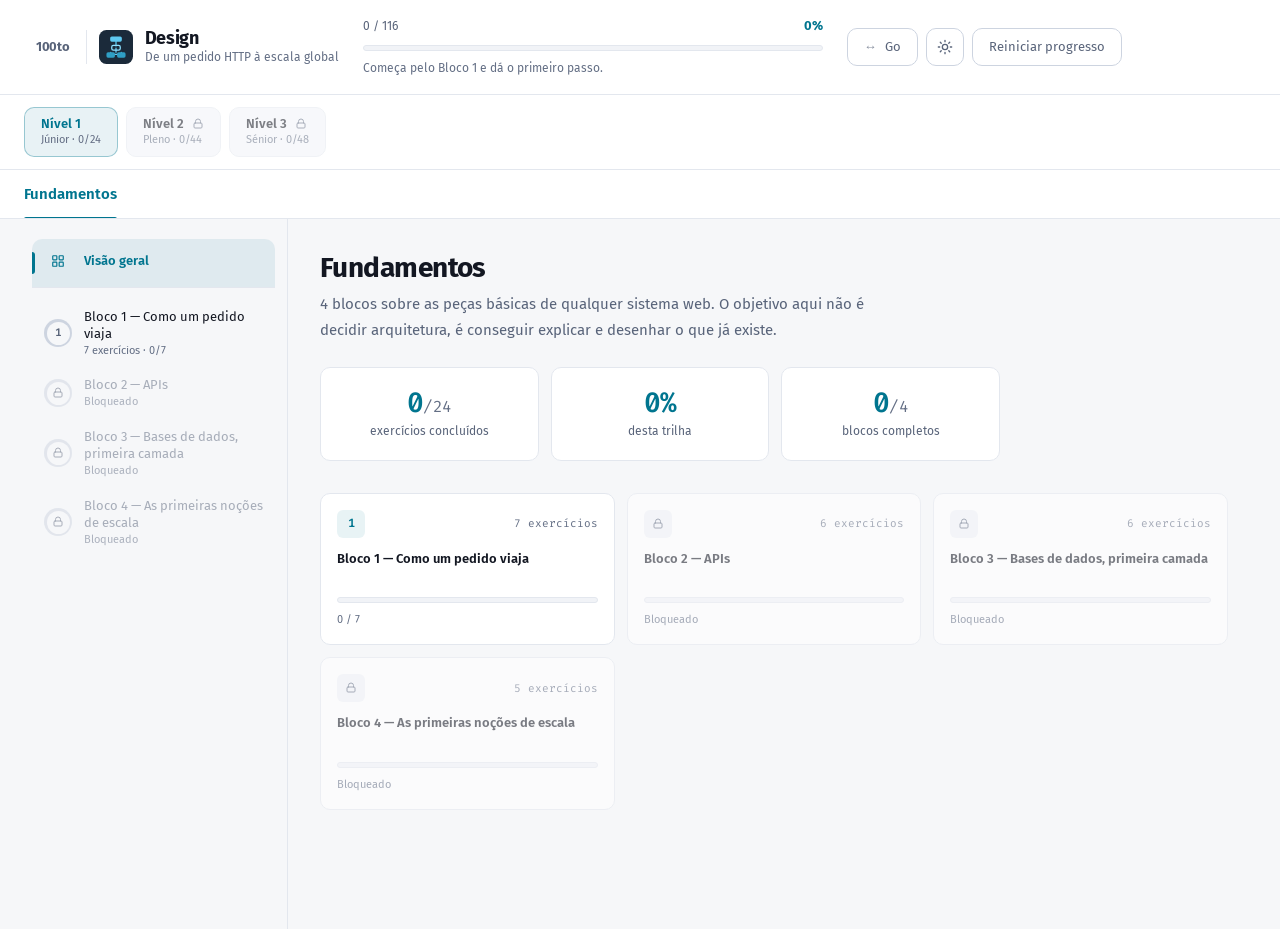
==== design/index.html @ 85632505 "Renomeia System Design para Design A trilha passa a chamar-se 100toDesign, e o caminho passa de /sys" ====
<!DOCTYPE html>
<html lang="pt">
<head>
<meta charset="UTF-8">
<meta name="viewport" content="width=device-width, initial-scale=1.0">
<title>100toDesign — desenho de sistemas</title>
<meta name="description" content="116 exercícios de desenho de sistemas em 3 níveis, de um pedido HTTP à escala global.">
<link rel="icon" type="image/svg+xml" href="../icon-design.svg">
<link rel="preconnect" href="https://fonts.googleapis.com">
<link rel="preconnect" href="https://fonts.gstatic.com" crossorigin>
<link rel="stylesheet" href="https://fonts.googleapis.com/css2?family=Fira+Code:wght@400;500;600&family=Fira+Sans:wght@400;500;600;700&display=swap">
<link rel="stylesheet" href="../style.css">
<script>
  (function () {
    var saved = localStorage.getItem("100to:theme");
    if (saved === "light" || saved === "dark") {
      document.documentElement.setAttribute("data-theme", saved);
    }
  })();
</script>
</head>
<body>
<header class="app-header">
  <div class="brand">
    <a class="brand-home" href="../" title="Voltar ao 100to">100to</a>
    <img class="brand-logo" id="app-logo" src="../icon-design.svg" alt="Design">
    <div>
      <h1 id="app-nome">Design</h1>
      <p class="tagline" id="app-tagline"></p>
    </div>
  </div>
  <div class="overall-progress">
    <div class="overall-progress-text">
      <span id="overall-count">0 / 0</span>
      <span class="overall-progress-pct" id="overall-pct">0%</span>
    </div>
    <div class="progress-bar">
      <div class="progress-fill" id="overall-fill"></div>
    </div>
    <p class="overall-motivation" id="overall-motivation"></p>
  </div>
  <div class="header-actions">
    <a class="link-outro" id="link-outro" href="../go/">Go</a>
    <button id="theme-toggle" class="icon-btn" title="Alternar tema"></button>
    <button id="reset-btn" class="reset-btn" title="Reiniciar todo o progresso">Reiniciar progresso</button>
  </div>
</header>

<nav class="nivel-tabs" id="nivel-tabs"></nav>
<div class="nivel-nota" id="nivel-nota" hidden></div>
<nav class="trilha-tabs" id="trilha-tabs"></nav>

<main class="layout">
  <aside class="sidebar" id="sidebar"></aside>
  <section class="content" id="content"></section>
</main>

<script src="data.js"></script>
<script src="../app.js"></script>
</body>
</html>
---- style.css ----
/* =========================================================================
   100to — sistema visual partilhado pelas duas trilhas
   Flat design, tipografia Fira Sans + Fira Code, cor de marca do Go.
   ========================================================================= */

:root {
  /* Escala tipográfica */
  --fs-2xs: 0.6875rem;
  --fs-xs: 0.75rem;
  --fs-sm: 0.8125rem;
  --fs-base: 0.9375rem;
  --fs-md: 1rem;
  --fs-lg: 1.125rem;
  --fs-xl: 1.375rem;
  --fs-2xl: 1.75rem;

  /* Escala de espaçamento, base 4 */
  --s1: 0.25rem;
  --s2: 0.5rem;
  --s3: 0.75rem;
  --s4: 1rem;
  --s5: 1.25rem;
  --s6: 1.5rem;
  --s8: 2rem;
  --s10: 2.5rem;
  --s12: 3rem;

  --r-sm: 6px;
  --r: 10px;
  --r-lg: 14px;
  --r-full: 999px;

  --sans: "Fira Sans", -apple-system, BlinkMacSystemFont, "Segoe UI", Roboto, sans-serif;
  --mono: "Fira Code", ui-monospace, SFMono-Regular, Menlo, Consolas, monospace;

  --dur: 180ms;
  --ease: cubic-bezier(0.4, 0, 0.2, 1);

  /* Tema escuro, por omissão */
  --bg: #0b0e14;
  --surface: #121620;
  --surface-2: #171c28;
  --surface-hover: #1c2230;
  --border: #232a38;
  --border-strong: #313b4e;
  --text: #e6eaf2;
  --text-dim: #8b94a8;
  --text-mute: #7c8698;
  --brand: #29b8e5;
  --brand-soft: rgba(41, 184, 229, 0.14);
  --brand-line: rgba(41, 184, 229, 0.42);
  --done: #3dd68c;
  --done-soft: rgba(61, 214, 140, 0.13);
  --aviso: #e8b061;
  --aviso-soft: rgba(232, 176, 97, 0.1);
  --aviso-borda: rgba(232, 176, 97, 0.32);
  --danger: #f2777a;
  --shadow: 0 1px 2px rgba(0, 0, 0, 0.4), 0 8px 24px -12px rgba(0, 0, 0, 0.6);
  --code-bg: rgba(41, 184, 229, 0.09);
  --code-fg: #7fd4f0;
}

@media (prefers-color-scheme: light) {
  :root {
    --bg: #f6f7f9;
    --surface: #ffffff;
    --surface-2: #f1f3f7;
    --surface-hover: #eef1f6;
    --border: #e3e7ee;
    --border-strong: #cdd4e0;
    --text: #131722;
    --text-dim: #59647a;
    --text-mute: #646f85;
    --brand: #00758f;
    --brand-soft: rgba(0, 117, 143, 0.09);
    --brand-line: rgba(0, 117, 143, 0.35);
    --done: #0d7a54;
    --done-soft: rgba(15, 138, 95, 0.1);
    --aviso: #96601a;
    --aviso-soft: rgba(150, 96, 26, 0.08);
    --aviso-borda: rgba(150, 96, 26, 0.28);
    --danger: #c0392f;
    --shadow: 0 1px 2px rgba(20, 30, 50, 0.06), 0 8px 24px -14px rgba(20, 30, 50, 0.22);
    --code-bg: rgba(0, 117, 143, 0.08);
    --code-fg: #005f74;
  }
}

:root[data-theme="dark"] {
  --bg: #0b0e14;
  --surface: #121620;
  --surface-2: #171c28;
  --surface-hover: #1c2230;
  --border: #232a38;
  --border-strong: #313b4e;
  --text: #e6eaf2;
  --text-dim: #8b94a8;
  --text-mute: #7c8698;
  --brand: #29b8e5;
  --brand-soft: rgba(41, 184, 229, 0.14);
  --brand-line: rgba(41, 184, 229, 0.42);
  --done: #3dd68c;
  --done-soft: rgba(61, 214, 140, 0.13);
  --aviso: #e8b061;
  --aviso-soft: rgba(232, 176, 97, 0.1);
  --aviso-borda: rgba(232, 176, 97, 0.32);
  --danger: #f2777a;
  --shadow: 0 1px 2px rgba(0, 0, 0, 0.4), 0 8px 24px -12px rgba(0, 0, 0, 0.6);
  --code-bg: rgba(41, 184, 229, 0.09);
  --code-fg: #7fd4f0;
}

:root[data-theme="light"] {
  --bg: #f6f7f9;
  --surface: #ffffff;
  --surface-2: #f1f3f7;
  --surface-hover: #eef1f6;
  --border: #e3e7ee;
  --border-strong: #cdd4e0;
  --text: #131722;
  --text-dim: #59647a;
  --text-mute: #646f85;
  --brand: #00758f;
  --brand-soft: rgba(0, 117, 143, 0.09);
  --brand-line: rgba(0, 117, 143, 0.35);
  --done: #0d7a54;
  --done-soft: rgba(15, 138, 95, 0.1);
  --aviso: #96601a;
  --aviso-soft: rgba(150, 96, 26, 0.08);
  --aviso-borda: rgba(150, 96, 26, 0.28);
  --danger: #c0392f;
  --shadow: 0 1px 2px rgba(20, 30, 50, 0.06), 0 8px 24px -14px rgba(20, 30, 50, 0.22);
  --code-bg: rgba(0, 117, 143, 0.08);
  --code-fg: #005f74;
}

* { box-sizing: border-box; }

html { -webkit-text-size-adjust: 100%; }

body {
  margin: 0;
  font-family: var(--sans);
  font-size: var(--fs-base);
  line-height: 1.6;
  background: var(--bg);
  color: var(--text);
  -webkit-font-smoothing: antialiased;
  font-feature-settings: "tnum" 0;
}

button { font-family: inherit; }

:focus-visible {
  outline: 2px solid var(--brand);
  outline-offset: 2px;
  border-radius: var(--r-sm);
}

::selection { background: var(--brand-soft); color: var(--text); }

/* Código inline: o principal ganho de legibilidade dos enunciados */
code {
  font-family: var(--mono);
  font-size: 0.9em;
  font-variant-ligatures: none;
  background: var(--code-bg);
  color: var(--code-fg);
  padding: 0.08em 0.28em;
  margin: 0 -0.04em;
  border-radius: 4px;
  word-break: break-word;
}

/* ============================ Cabeçalho ============================ */

.app-header {
  display: flex;
  align-items: center;
  gap: var(--s6);
  padding: var(--s4) var(--s6);
  background: var(--surface);
  border-bottom: 1px solid var(--border);
  flex-wrap: wrap;
}

.brand { display: flex; align-items: center; gap: var(--s3); }

/* Volta à porta de entrada, e atalho para a outra trilha */
.brand-home {
  display: inline-flex;
  align-items: center;
  height: 34px;
  padding: 0 var(--s3);
  border-right: 1px solid var(--border);
  padding-right: var(--s4);
  font-size: var(--fs-sm);
  font-weight: 700;
  letter-spacing: -0.02em;
  color: var(--text-dim);
  text-decoration: none;
  transition: color var(--dur) var(--ease);
}
.brand-home:hover { color: var(--brand); }

.link-outro {
  display: inline-flex;
  align-items: center;
  height: 38px;
  padding: 0 var(--s4);
  border: 1px solid var(--border-strong);
  border-radius: var(--r);
  font-size: var(--fs-sm);
  color: var(--text-dim);
  text-decoration: none;
  white-space: nowrap;
  transition: border-color var(--dur) var(--ease), color var(--dur) var(--ease), background var(--dur) var(--ease);
}
.link-outro::before { content: "↔"; margin-right: var(--s2); opacity: 0.7; }
.link-outro:hover { border-color: var(--brand); color: var(--brand); background: var(--brand-soft); }
.brand-logo { width: 34px; height: 34px; object-fit: contain; }
.brand h1 {
  margin: 0;
  font-size: var(--fs-lg);
  font-weight: 700;
  letter-spacing: -0.02em;
  line-height: 1.2;
}
.brand h1 .brand-accent { color: var(--brand); }
.tagline {
  margin: 1px 0 0;
  font-size: var(--fs-xs);
  color: var(--text-mute);
  line-height: 1.3;
}


.overall-progress { flex: 1; min-width: 260px; max-width: 460px; }
.overall-progress-text {
  display: flex;
  justify-content: space-between;
  align-items: baseline;
  font-size: var(--fs-xs);
  color: var(--text-dim);
  margin-bottom: var(--s2);
  font-variant-numeric: tabular-nums;
}
.overall-progress-pct {
  font-weight: 700;
  font-size: var(--fs-sm);
  color: var(--brand);
}
.overall-motivation {
  margin: var(--s2) 0 0;
  font-size: var(--fs-xs);
  color: var(--text-mute);
}

.progress-bar {
  height: 6px;
  border-radius: var(--r-full);
  background: var(--surface-2);
  overflow: hidden;
  border: 1px solid var(--border);
}
.progress-fill {
  height: 100%;
  width: 0%;
  border-radius: var(--r-full);
  background: linear-gradient(90deg, var(--brand), var(--done));
  transition: width 420ms var(--ease);
}

.header-actions { display: flex; align-items: center; gap: var(--s2); }

.reset-btn {
  background: transparent;
  border: 1px solid var(--border-strong);
  color: var(--text-dim);
  padding: 0 var(--s4);
  height: 38px;
  border-radius: var(--r);
  cursor: pointer;
  font-size: var(--fs-sm);
  white-space: nowrap;
  transition: border-color var(--dur) var(--ease), color var(--dur) var(--ease), background var(--dur) var(--ease);
}
.reset-btn:hover { border-color: var(--danger); color: var(--danger); }

.icon-btn {
  display: flex;
  align-items: center;
  justify-content: center;
  width: 38px;
  height: 38px;
  flex-shrink: 0;
  background: transparent;
  border: 1px solid var(--border-strong);
  color: var(--text-dim);
  border-radius: var(--r);
  cursor: pointer;
  transition: border-color var(--dur) var(--ease), color var(--dur) var(--ease), background var(--dur) var(--ease);
}
.icon-btn:hover { border-color: var(--brand); color: var(--brand); background: var(--brand-soft); }

/* ============================ Níveis ============================ */

.nivel-tabs {
  display: flex;
  gap: var(--s2);
  padding: var(--s3) var(--s6);
  background: var(--surface);
  border-bottom: 1px solid var(--border);
  overflow-x: auto;
  scrollbar-width: thin;
}
.nivel-tab {
  display: flex;
  flex-direction: column;
  gap: 1px;
  flex-shrink: 0;
  padding: var(--s2) var(--s4);
  min-height: 44px;
  justify-content: center;
  border: 1px solid var(--border);
  border-radius: var(--r);
  background: var(--surface-2);
  cursor: pointer;
  user-select: none;
  transition: border-color var(--dur) var(--ease), background var(--dur) var(--ease), transform var(--dur) var(--ease);
}
.nivel-tab:hover { border-color: var(--border-strong); background: var(--surface-hover); }
.nivel-tab:active { transform: scale(0.985); }
.nivel-tab.active {
  border-color: var(--brand-line);
  background: var(--brand-soft);
}
.nivel-tab.locked { opacity: 0.55; }
.nivel-tab-titulo {
  display: flex;
  align-items: center;
  gap: var(--s2);
  font-size: var(--fs-sm);
  font-weight: 600;
  color: var(--text);
  line-height: 1.25;
}
.nivel-tab.active .nivel-tab-titulo { color: var(--brand); }
.nivel-tab-lock { display: inline-flex; color: var(--text-mute); }
.nivel-tab-sub {
  font-size: var(--fs-2xs);
  color: var(--text-mute);
  font-variant-numeric: tabular-nums;
  line-height: 1.3;
}

.nivel-nota[hidden] { display: none; }
.nivel-nota {
  display: flex;
  align-items: center;
  flex-wrap: wrap;
  gap: var(--s3);
  padding: var(--s3) var(--s6);
  background: var(--brand-soft);
  border-bottom: 1px solid var(--border);
  font-size: var(--fs-xs);
  color: var(--text-dim);
}
.nivel-nota-btn {
  background: transparent;
  border: 1px solid var(--brand-line);
  color: var(--brand);
  font-size: var(--fs-2xs);
  font-weight: 600;
  padding: var(--s1) var(--s3);
  min-height: 28px;
  border-radius: var(--r-full);
  cursor: pointer;
  transition: background var(--dur) var(--ease);
}
.nivel-nota-btn:hover { background: var(--brand-soft); }

/* ============================ Trilhas ============================ */

.trilha-tabs {
  display: flex;
  gap: var(--s5);
  padding: 0 var(--s6);
  background: var(--surface);
  border-bottom: 1px solid var(--border);
  overflow-x: auto;
  scrollbar-width: none;
}
.trilha-tabs::-webkit-scrollbar { display: none; }
.trilha-tab {
  position: relative;
  padding: var(--s3) 0 var(--s3);
  min-height: 44px;
  display: flex;
  align-items: center;
  cursor: pointer;
  color: var(--text-dim);
  font-size: var(--fs-base);
  white-space: nowrap;
  user-select: none;
  transition: color var(--dur) var(--ease);
}
.trilha-tab::after {
  content: "";
  position: absolute;
  left: 0;
  right: 0;
  bottom: -1px;
  height: 2px;
  border-radius: 2px 2px 0 0;
  background: transparent;
  transition: background var(--dur) var(--ease);
}
.trilha-tab:hover { color: var(--text); }
.trilha-tab.active { color: var(--brand); font-weight: 600; }
.trilha-tab.active::after { background: var(--brand); }

/* ============================ Estrutura ============================ */

.layout {
  display: flex;
  max-width: 1240px;
  margin: 0 auto;
  min-height: calc(100vh - 190px);
  align-items: flex-start;
}

.sidebar {
  width: 268px;
  flex-shrink: 0;
  padding: var(--s5) var(--s3);
  border-right: 1px solid var(--border);
  align-self: stretch;
}

.sidebar-item {
  position: relative;
  display: flex;
  align-items: center;
  gap: var(--s3);
  padding: var(--s2) var(--s3);
  min-height: 46px;
  border-radius: var(--r);
  cursor: pointer;
  margin-bottom: 2px;
  transition: background var(--dur) var(--ease);
}
.sidebar-item::before {
  content: "";
  position: absolute;
  left: 0;
  top: 50%;
  transform: translateY(-50%) scaleY(0);
  width: 3px;
  height: 22px;
  border-radius: 0 3px 3px 0;
  background: var(--brand);
  transition: transform var(--dur) var(--ease);
}
.sidebar-item:hover { background: var(--surface-hover); }
.sidebar-item.active { background: var(--brand-soft); }
.sidebar-item.active::before { transform: translateY(-50%) scaleY(1); }
.sidebar-item.active .sidebar-item-title { color: var(--brand); font-weight: 600; }
.sidebar-item.locked { opacity: 0.5; }

.sidebar-item-overview {
  margin-bottom: var(--s3);
  padding-bottom: var(--s3);
  border-bottom: 1px solid var(--border);
  border-radius: var(--r) var(--r) 0 0;
}
.sidebar-item-overview .sidebar-item-title { font-weight: 600; }

.sidebar-item-icon {
  width: 28px;
  height: 28px;
  flex-shrink: 0;
  display: flex;
  align-items: center;
  justify-content: center;
  color: var(--text-mute);
}
.sidebar-item.active .sidebar-item-icon { color: var(--brand); }

.sidebar-item-title {
  flex: 1;
  min-width: 0;
  font-size: var(--fs-sm);
  line-height: 1.35;
  color: var(--text);
}
.sidebar-item-faixa {
  display: block;
  font-size: var(--fs-2xs);
  color: var(--text-mute);
  font-weight: 400;
  font-variant-numeric: tabular-nums;
  margin-top: 1px;
}
.sidebar-item.locked .sidebar-item-title { color: var(--text-dim); }

.mini-ring {
  position: relative;
  width: 28px;
  height: 28px;
  flex-shrink: 0;
  border-radius: 50%;
  background: conic-gradient(var(--done) calc(var(--pct, 0) * 1%), var(--border-strong) 0);
  transition: background 320ms var(--ease);
}
.mini-ring::after {
  content: "";
  position: absolute;
  inset: 2.5px;
  border-radius: 50%;
  background: var(--bg);
}
.mini-ring-num {
  position: absolute;
  inset: 0;
  display: flex;
  align-items: center;
  justify-content: center;
  font-family: var(--mono);
  font-size: var(--fs-2xs);
  font-weight: 600;
  color: var(--text-dim);
  z-index: 1;
}
.sidebar-item.active .mini-ring-num { color: var(--brand); }

.content {
  flex: 1;
  min-width: 0;
  padding: var(--s8) var(--s8) var(--s12);
}

/* ============================ Cabeçalho de bloco ============================ */

.bloco-header { margin-bottom: var(--s6); }
.bloco-header h2 {
  margin: 0 0 var(--s2);
  font-size: var(--fs-2xl);
  font-weight: 700;
  letter-spacing: -0.02em;
  line-height: 1.2;
  display: flex;
  align-items: center;
  gap: var(--s3);
}
.bloco-header-badge {
  display: inline-flex;
  align-items: center;
  justify-content: center;
  min-width: 38px;
  height: 38px;
  flex-shrink: 0;
  padding: 0 var(--s2);
  border-radius: var(--r);
  background: var(--brand-soft);
  border: 1px solid var(--brand-line);
  color: var(--brand);
  font-family: var(--mono);
  font-size: var(--fs-md);
  font-weight: 600;
}
.bloco-faixa {
  font-family: var(--mono);
  color: var(--text-mute);
  font-size: var(--fs-xs);
  font-weight: 500;
  margin: 0 0 var(--s3);
  letter-spacing: 0.01em;
}
.bloco-desc {
  color: var(--text-dim);
  font-size: var(--fs-base);
  line-height: 1.7;
  margin: 0;
  max-width: 68ch;
}

.bloco-progress {
  display: flex;
  align-items: center;
  gap: var(--s4);
  margin-bottom: var(--s6);
}
.bloco-progress .progress-bar { flex: 1; max-width: 340px; }
.bloco-progress-text {
  font-size: var(--fs-xs);
  color: var(--text-dim);
  white-space: nowrap;
  font-variant-numeric: tabular-nums;
}

/* ============================ Painéis ============================ */

.guia {
  background: var(--surface);
  border: 1px solid var(--border);
  border-left: 3px solid var(--brand);
  border-radius: var(--r);
  padding: var(--s4) var(--s5);
  margin-bottom: var(--s5);
  max-width: 68ch;
}
.guia-titulo {
  display: flex;
  align-items: center;
  gap: var(--s2);
  font-size: var(--fs-2xs);
  font-weight: 700;
  text-transform: uppercase;
  letter-spacing: 0.07em;
  color: var(--brand);
  margin-bottom: var(--s3);
}
.guia-lista {
  margin: 0;
  padding-left: var(--s5);
  font-size: var(--fs-sm);
  line-height: 1.65;
  color: var(--text);
}
.guia-lista li { margin-bottom: var(--s1); }
.guia-lista li::marker { color: var(--text-mute); }
.guia-nota {
  margin: var(--s3) 0 0;
  font-size: var(--fs-xs);
  line-height: 1.6;
  color: var(--text-dim);
}
.guia-custos {
  margin: var(--s3) 0 0;
  padding-top: var(--s3);
  border-top: 1px solid var(--border);
  font-size: var(--fs-xs);
  line-height: 1.6;
  color: var(--text-dim);
}
.guia-custos strong { color: var(--aviso); }

.nivel-aviso {
  background: var(--aviso-soft);
  border: 1px solid var(--aviso-borda);
  border-radius: var(--r);
  padding: var(--s4) var(--s5);
  margin-bottom: var(--s6);
  max-width: 68ch;
}
.nivel-aviso strong {
  display: block;
  font-size: var(--fs-2xs);
  font-weight: 700;
  text-transform: uppercase;
  letter-spacing: 0.07em;
  color: var(--aviso);
  margin-bottom: var(--s2);
}
.nivel-aviso p {
  margin: 0;
  font-size: var(--fs-sm);
  line-height: 1.7;
  color: var(--text);
}

/* ============================ Recursos ============================ */

.recursos {
  margin-bottom: var(--s6);
  display: flex;
  flex-wrap: wrap;
  gap: var(--s2);
}
.recursos a {
  display: inline-flex;
  align-items: center;
  gap: var(--s2);
  font-size: var(--fs-xs);
  color: var(--text-dim);
  text-decoration: none;
  background: var(--surface);
  padding: var(--s2) var(--s3);
  min-height: 32px;
  border-radius: var(--r-sm);
  border: 1px solid var(--border);
  transition: border-color var(--dur) var(--ease), color var(--dur) var(--ease), background var(--dur) var(--ease);
}
.recursos a svg { color: var(--text-mute); transition: color var(--dur) var(--ease); }
.recursos a:hover { border-color: var(--brand-line); color: var(--brand); background: var(--brand-soft); }
.recursos a:hover svg { color: var(--brand); }

/* ============================ Relacionados ============================ */

.relacionados {
  display: flex;
  flex-wrap: wrap;
  gap: var(--s2);
  margin-bottom: var(--s5);
}
.relacionado-chip {
  display: inline-flex;
  align-items: center;
  gap: var(--s2);
  font-size: var(--fs-xs);
  color: var(--text);
  background: var(--surface);
  border: 1px solid var(--border);
  padding: var(--s1) var(--s3) var(--s1) var(--s1);
  min-height: 32px;
  border-radius: var(--r-full);
  cursor: pointer;
  transition: border-color var(--dur) var(--ease), background var(--dur) var(--ease);
}
.relacionado-chip:hover { border-color: var(--brand-line); background: var(--surface-hover); }

.tag {
  font-size: var(--fs-2xs);
  font-weight: 700;
  text-transform: uppercase;
  letter-spacing: 0.05em;
  padding: 3px var(--s2);
  border-radius: var(--r-full);
}
.tag-prereq { background: var(--brand-soft); color: var(--brand); }
.tag-reuse { background: var(--done-soft); color: var(--done); }

/* ============================ Exercícios ============================ */

.exercicios { display: flex; flex-direction: column; gap: var(--s2); }

.exercicio {
  background: var(--surface);
  border: 1px solid var(--border);
  border-radius: var(--r);
  overflow: hidden;
  transition: border-color var(--dur) var(--ease), box-shadow var(--dur) var(--ease);
}
.exercicio:hover { border-color: var(--border-strong); box-shadow: var(--shadow); }
.exercicio.done { background: var(--surface-2); border-color: var(--border); }
.exercicio.done .exercicio-text { color: var(--text-mute); text-decoration: line-through; text-decoration-color: var(--text-mute); }
.exercicio.done .exercicio-num { color: var(--done); }
.exercicio.done code { opacity: 0.6; }

.exercicio-row {
  display: flex;
  align-items: flex-start;
  gap: var(--s3);
  padding: var(--s3) var(--s4);
  cursor: pointer;
  min-height: 52px;
}

.exercicio-checkbox {
  width: 22px;
  height: 22px;
  border-radius: var(--r-sm);
  border: 1.5px solid var(--border-strong);
  flex-shrink: 0;
  margin-top: 2px;
  display: flex;
  align-items: center;
  justify-content: center;
  font-size: var(--fs-sm);
  font-weight: 700;
  color: transparent;
  background: transparent;
  transition: background var(--dur) var(--ease), border-color var(--dur) var(--ease), color var(--dur) var(--ease), transform var(--dur) var(--ease);
}
.exercicio-row:hover .exercicio-checkbox { border-color: var(--brand); }
.exercicio-row:active .exercicio-checkbox { transform: scale(0.9); }
.exercicio.done .exercicio-checkbox {
  background: var(--done);
  border-color: var(--done);
  color: var(--bg);
}

.exercicio-num {
  font-family: var(--mono);
  font-size: var(--fs-xs);
  color: var(--text-mute);
  min-width: 24px;
  padding-top: 4px;
  font-variant-numeric: tabular-nums;
}

.exercicio-text {
  font-size: var(--fs-base);
  line-height: 1.65;
  flex: 1;
  min-width: 0;
  padding-top: 1px;
  max-width: 66ch;
}

.exercicio-res-btn {
  display: inline-flex;
  align-items: center;
  gap: var(--s2);
  flex-shrink: 0;
  align-self: flex-start;
  border: 1px solid transparent;
  background: transparent;
  color: var(--text-mute);
  cursor: pointer;
  font-size: var(--fs-2xs);
  padding: var(--s1) var(--s2);
  min-height: 30px;
  border-radius: var(--r-sm);
  transition: color var(--dur) var(--ease), background var(--dur) var(--ease), border-color var(--dur) var(--ease);
}
.exercicio-res-btn:hover { color: var(--brand); background: var(--brand-soft); border-color: var(--brand-line); }
.exercicio.res-open .exercicio-res-btn { color: var(--brand); background: var(--brand-soft); border-color: var(--brand-line); }

.exercicio-recursos {
  display: none;
  flex-wrap: wrap;
  gap: var(--s2);
  padding: var(--s3) var(--s4) var(--s4) 60px;
  border-top: 1px solid var(--border);
  background: var(--surface-2);
}
.exercicio.res-open .exercicio-recursos { display: flex; }
.exercicio-recursos a {
  font-size: var(--fs-2xs);
  color: var(--text-dim);
  text-decoration: none;
  background: var(--surface);
  padding: var(--s1) var(--s3);
  min-height: 28px;
  display: inline-flex;
  align-items: center;
  border-radius: var(--r-full);
  border: 1px solid var(--border);
  transition: border-color var(--dur) var(--ease), color var(--dur) var(--ease);
}
.exercicio-recursos a:hover { border-color: var(--brand-line); color: var(--brand); }

/* ============================ Visão geral ============================ */

.dashboard-stats {
  display: grid;
  grid-template-columns: repeat(3, 1fr);
  gap: var(--s3);
  margin: var(--s6) 0 var(--s8);
  max-width: 680px;
}
.stat-card {
  background: var(--surface);
  border: 1px solid var(--border);
  border-radius: var(--r);
  padding: var(--s5) var(--s4);
  display: flex;
  flex-direction: column;
  align-items: center;
  gap: var(--s1);
}
.stat-value {
  font-family: var(--mono);
  font-size: var(--fs-2xl);
  font-weight: 600;
  color: var(--brand);
  letter-spacing: -0.02em;
  font-variant-numeric: tabular-nums;
  line-height: 1.1;
}
.stat-value-sep { font-size: var(--fs-md); font-weight: 400; color: var(--text-mute); }
.stat-label {
  font-size: var(--fs-xs);
  color: var(--text-dim);
  text-align: center;
  line-height: 1.4;
}

.bloco-grid {
  display: grid;
  grid-template-columns: repeat(auto-fill, minmax(232px, 1fr));
  gap: var(--s3);
}
.bloco-card {
  position: relative;
  background: var(--surface);
  border: 1px solid var(--border);
  border-radius: var(--r);
  padding: var(--s4);
  cursor: pointer;
  display: flex;
  flex-direction: column;
  transition: border-color var(--dur) var(--ease), box-shadow var(--dur) var(--ease), transform var(--dur) var(--ease);
}
.bloco-card:hover {
  transform: translateY(-2px);
  box-shadow: var(--shadow);
  border-color: var(--brand-line);
}
.bloco-card:active { transform: translateY(0); }
.bloco-card.complete { border-color: rgba(61, 214, 140, 0.35); }
.bloco-card.locked { opacity: 0.55; }
.bloco-card.locked:hover { transform: none; border-color: var(--border); }

.bloco-card-top {
  display: flex;
  justify-content: space-between;
  align-items: center;
  margin-bottom: var(--s3);
}
.bloco-card-badge {
  display: inline-flex;
  align-items: center;
  justify-content: center;
  min-width: 28px;
  height: 28px;
  padding: 0 var(--s2);
  border-radius: var(--r-sm);
  background: var(--brand-soft);
  color: var(--brand);
  font-family: var(--mono);
  font-size: var(--fs-xs);
  font-weight: 600;
}
.bloco-card.complete .bloco-card-badge { background: var(--done-soft); color: var(--done); }
.bloco-card.locked .bloco-card-badge { background: var(--surface-2); color: var(--text-mute); }
.bloco-card-faixa {
  font-family: var(--mono);
  font-size: var(--fs-2xs);
  color: var(--text-mute);
}
.bloco-card-title {
  font-size: var(--fs-sm);
  font-weight: 600;
  margin-bottom: var(--s3);
  min-height: 2.7em;
  line-height: 1.35;
  color: var(--text);
}
.bloco-card-count {
  font-size: var(--fs-2xs);
  color: var(--text-mute);
  margin-top: var(--s2);
  font-variant-numeric: tabular-nums;
}

/* ============================ Bloqueado ============================ */

.locked-panel {
  display: flex;
  flex-direction: column;
  align-items: center;
  text-align: center;
  gap: var(--s3);
  padding: var(--s10) var(--s6);
  background: var(--surface);
  border: 1px dashed var(--border-strong);
  border-radius: var(--r-lg);
  color: var(--text-dim);
  max-width: 520px;
}
.locked-panel-icon {
  width: 48px;
  height: 48px;
  display: flex;
  align-items: center;
  justify-content: center;
  border-radius: 50%;
  background: var(--surface-2);
  border: 1px solid var(--border);
  color: var(--text-mute);
}
.locked-panel-icon svg { width: 20px; height: 20px; }
.locked-panel-text { font-size: var(--fs-sm); line-height: 1.7; max-width: 46ch; }
.locked-panel-text strong {
  display: block;
  color: var(--text);
  font-size: var(--fs-md);
  font-weight: 600;
  margin-bottom: var(--s2);
}
.locked-panel-actions {
  display: flex;
  flex-wrap: wrap;
  justify-content: center;
  gap: var(--s2);
  margin-top: var(--s2);
}
.locked-panel-btn {
  background: var(--brand);
  color: var(--bg);
  border: 1px solid var(--brand);
  padding: 0 var(--s5);
  min-height: 40px;
  border-radius: var(--r);
  font-size: var(--fs-sm);
  font-weight: 600;
  cursor: pointer;
  transition: opacity var(--dur) var(--ease), background var(--dur) var(--ease), border-color var(--dur) var(--ease), color var(--dur) var(--ease);
}
.locked-panel-btn:hover { opacity: 0.88; }
.locked-panel-btn.secondary {
  background: transparent;
  color: var(--text-dim);
  border-color: var(--border-strong);
  font-weight: 500;
}
.locked-panel-btn.secondary:hover { border-color: var(--brand-line); color: var(--brand); opacity: 1; }

.trilha-intro {
  font-size: var(--fs-sm);
  color: var(--text-dim);
  padding: var(--s3);
  margin-bottom: var(--s2);
  line-height: 1.6;
}

/* ============================ Responsivo ============================ */

@media (max-width: 900px) {
  .layout { flex-direction: column; align-items: stretch; }
  .sidebar { width: 100%; border-right: none; border-bottom: 1px solid var(--border); align-self: auto; }
  .overall-progress { order: 3; flex-basis: 100%; max-width: none; }
  .header-actions { order: 2; margin-left: auto; }
  .content { padding: var(--s6) var(--s5) var(--s10); }
}

@media (max-width: 640px) {
  body { overflow-x: hidden; }

  .app-header { padding: var(--s3) var(--s4); gap: var(--s3); }
  .brand-logo { width: 28px; height: 28px; }
  .brand h1 { font-size: var(--fs-md); }
  .tagline { display: none; }
  .brand { flex: 1; }
  .brand-home { padding-left: 0; }
  .link-outro { padding: 0 var(--s3); font-size: var(--fs-xs); }

  .nivel-tabs { padding: var(--s2) var(--s4); gap: var(--s2); }
  .nivel-tab { padding: var(--s2) var(--s3); }
  .nivel-nota { padding: var(--s3) var(--s4); }
  .trilha-tabs { padding: 0 var(--s4); gap: var(--s4); }
  .trilha-tab { font-size: var(--fs-sm); }

  .sidebar {
    display: flex;
    flex-direction: row;
    overflow-x: auto;
    -webkit-overflow-scrolling: touch;
    scrollbar-width: none;
    gap: var(--s2);
    padding: var(--s3) var(--s4);
  }
  .sidebar::-webkit-scrollbar { display: none; }
  .sidebar-item {
    flex: 0 0 auto;
    flex-direction: column;
    justify-content: flex-start;
    width: 82px;
    padding: var(--s2) var(--s1);
    gap: var(--s2);
    text-align: center;
    margin-bottom: 0;
    min-height: 78px;
  }
  .sidebar-item::before {
    top: auto;
    bottom: 0;
    left: 50%;
    transform: translateX(-50%) scaleX(0);
    width: 22px;
    height: 3px;
    border-radius: 3px 3px 0 0;
  }
  .sidebar-item.active::before { transform: translateX(-50%) scaleX(1); }
  .sidebar-item-overview {
    padding-bottom: var(--s2);
    margin-bottom: 0;
    border-bottom: none;
    border-right: 1px solid var(--border);
    padding-right: var(--s3);
    border-radius: var(--r);
  }
  .sidebar-item-icon, .mini-ring { margin: 0 auto; }
  .sidebar-item-title {
    font-size: var(--fs-2xs);
    line-height: 1.3;
    display: -webkit-box;
    -webkit-line-clamp: 2;
    -webkit-box-orient: vertical;
    overflow: hidden;
  }
  .sidebar-item-faixa { display: none; }

  .content { padding: var(--s5) var(--s4) var(--s10); }
  .bloco-header h2 { font-size: var(--fs-xl); gap: var(--s2); }
  .bloco-header-badge { min-width: 32px; height: 32px; font-size: var(--fs-sm); }

  .dashboard-stats { grid-template-columns: 1fr 1fr; gap: var(--s2); }
  .stat-card { padding: var(--s4) var(--s2); }
  .stat-value { font-size: var(--fs-xl); }
  .bloco-grid { grid-template-columns: 1fr; }

  .exercicio-row { padding: var(--s3); gap: var(--s2); }
  .exercicio-res-btn span { display: none; }
  .exercicio-res-btn { padding: var(--s2); min-width: 34px; justify-content: center; }
  .exercicio-recursos { padding-left: var(--s4); padding-right: var(--s4); }
  .guia, .nivel-aviso { padding: var(--s4); }
  .locked-panel { padding: var(--s8) var(--s4); }
  .locked-panel-actions { flex-direction: column; width: 100%; }
  .locked-panel-btn { width: 100%; }
}

@media (prefers-reduced-motion: reduce) {
  *, *::before, *::after {
    animation-duration: 0.01ms !important;
    animation-iteration-count: 1 !important;
    transition-duration: 0.01ms !important;
  }
}
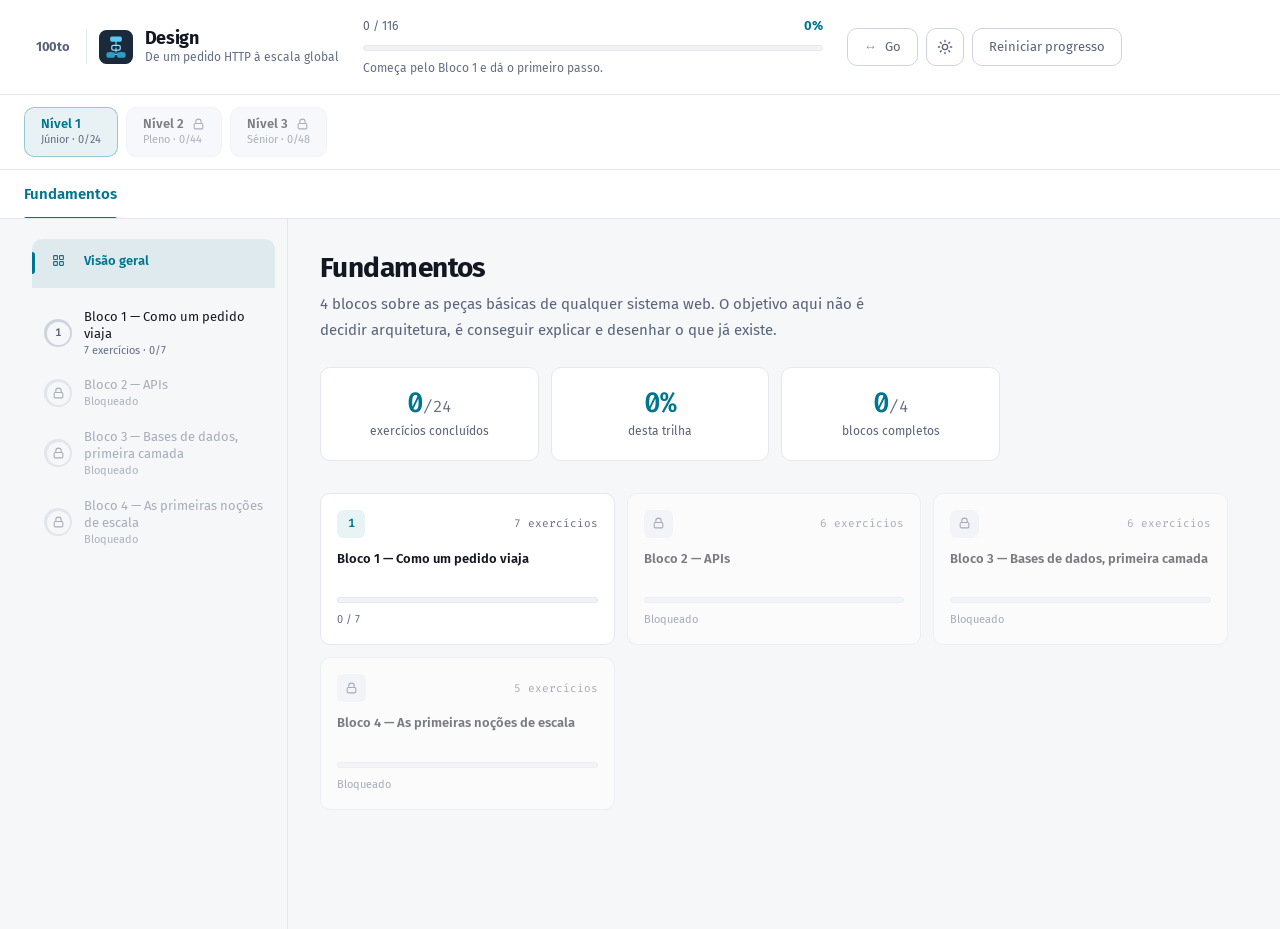
==== commit eea85d2c: "Acessibilidade: alvos de toque, aria-label, hierarquia de headings, skip-link - Botões Dica/Recursos" ====
--- a/design/index.html
+++ b/design/index.html
@@ -20,6 +20,7 @@
 </script>
 </head>
 <body>
+<a class="skip-link" href="#content">Saltar para o conteúdo</a>
 <header class="app-header">
   <div class="brand">
     <a class="brand-home" href="../" title="Voltar ao 100to">100to</a>
@@ -52,7 +53,7 @@
 
 <main class="layout">
   <aside class="sidebar" id="sidebar"></aside>
-  <section class="content" id="content"></section>
+  <section class="content" id="content" tabindex="-1"></section>
 </main>
 
 <script src="data.js"></script>
--- a/style.css
+++ b/style.css
@@ -54,6 +54,12 @@
   --aviso: #e8b061;
   --aviso-soft: rgba(232, 176, 97, 0.1);
   --aviso-borda: rgba(232, 176, 97, 0.32);
+  --livro: #b48cf0;
+  --livro-soft: rgba(180, 140, 240, 0.12);
+  --livro-borda: rgba(180, 140, 240, 0.35);
+  --ia: #2dd4bf;
+  --ia-soft: rgba(45, 212, 191, 0.12);
+  --ia-borda: rgba(45, 212, 191, 0.35);
   --danger: #f2777a;
   --shadow: 0 1px 2px rgba(0, 0, 0, 0.4), 0 8px 24px -12px rgba(0, 0, 0, 0.6);
   --code-bg: rgba(41, 184, 229, 0.09);
@@ -79,6 +85,12 @@
     --aviso: #96601a;
     --aviso-soft: rgba(150, 96, 26, 0.08);
     --aviso-borda: rgba(150, 96, 26, 0.28);
+    --livro: #6d3fc4;
+    --livro-soft: rgba(109, 63, 196, 0.08);
+    --livro-borda: rgba(109, 63, 196, 0.28);
+    --ia: #0f766e;
+    --ia-soft: rgba(15, 118, 110, 0.08);
+    --ia-borda: rgba(15, 118, 110, 0.28);
     --danger: #c0392f;
     --shadow: 0 1px 2px rgba(20, 30, 50, 0.06), 0 8px 24px -14px rgba(20, 30, 50, 0.22);
     --code-bg: rgba(0, 117, 143, 0.08);
@@ -104,6 +116,12 @@
   --aviso: #e8b061;
   --aviso-soft: rgba(232, 176, 97, 0.1);
   --aviso-borda: rgba(232, 176, 97, 0.32);
+  --livro: #b48cf0;
+  --livro-soft: rgba(180, 140, 240, 0.12);
+  --livro-borda: rgba(180, 140, 240, 0.35);
+  --ia: #2dd4bf;
+  --ia-soft: rgba(45, 212, 191, 0.12);
+  --ia-borda: rgba(45, 212, 191, 0.35);
   --danger: #f2777a;
   --shadow: 0 1px 2px rgba(0, 0, 0, 0.4), 0 8px 24px -12px rgba(0, 0, 0, 0.6);
   --code-bg: rgba(41, 184, 229, 0.09);
@@ -128,6 +146,12 @@
   --aviso: #96601a;
   --aviso-soft: rgba(150, 96, 26, 0.08);
   --aviso-borda: rgba(150, 96, 26, 0.28);
+  --livro: #6d3fc4;
+  --livro-soft: rgba(109, 63, 196, 0.08);
+  --livro-borda: rgba(109, 63, 196, 0.28);
+  --ia: #0f766e;
+  --ia-soft: rgba(15, 118, 110, 0.08);
+  --ia-borda: rgba(15, 118, 110, 0.28);
   --danger: #c0392f;
   --shadow: 0 1px 2px rgba(20, 30, 50, 0.06), 0 8px 24px -14px rgba(20, 30, 50, 0.22);
   --code-bg: rgba(0, 117, 143, 0.08);
@@ -170,6 +194,24 @@
   margin: 0 -0.04em;
   border-radius: 4px;
   word-break: break-word;
+}
+
+.skip-link {
+  position: absolute;
+  left: var(--s4);
+  top: -100px;
+  z-index: 1000;
+  background: var(--surface);
+  color: var(--text);
+  padding: var(--s3) var(--s4);
+  border-radius: var(--r-sm);
+  border: 2px solid var(--brand);
+  font-weight: 600;
+  text-decoration: none;
+  transition: top var(--dur) var(--ease);
+}
+.skip-link:focus {
+  top: var(--s4);
 }
 
 /* ============================ Cabeçalho ============================ */
@@ -585,6 +627,83 @@
   max-width: 68ch;
 }
 
+.livro-toggle-btn {
+  display: inline-flex;
+  align-items: center;
+  gap: var(--s2);
+  margin-top: var(--s4);
+  border: 1px solid var(--livro-borda);
+  background: var(--livro-soft);
+  color: var(--livro);
+  font-size: var(--fs-sm);
+  font-weight: 600;
+  padding: var(--s2) var(--s4);
+  min-height: 38px;
+  border-radius: var(--r);
+  cursor: pointer;
+  transition: background var(--dur) var(--ease), border-color var(--dur) var(--ease);
+}
+.livro-toggle-btn:hover { border-color: var(--livro); }
+.livro-toggle-btn.ativo { background: var(--livro); color: var(--bg); border-color: var(--livro); }
+
+.livro-painel {
+  display: none;
+  margin-bottom: var(--s6);
+  border: 1px solid var(--livro-borda);
+  border-radius: var(--r-lg);
+  background: var(--surface);
+  overflow: hidden;
+  max-width: 72ch;
+}
+.livro-painel.aberto { display: block; }
+.livro-cabecalho {
+  display: flex;
+  align-items: center;
+  gap: var(--s2);
+  padding: var(--s3) var(--s5);
+  background: var(--livro-soft);
+  border-bottom: 1px solid var(--livro-borda);
+  color: var(--livro);
+  font-size: var(--fs-2xs);
+  font-weight: 700;
+  text-transform: uppercase;
+  letter-spacing: 0.08em;
+}
+.livro-corpo { padding: var(--s5) var(--s6); }
+.livro-corpo p {
+  margin: 0 0 var(--s4);
+  font-size: var(--fs-base);
+  line-height: 1.75;
+  color: var(--text);
+}
+.livro-corpo p:last-child { margin-bottom: 0; }
+.livro-secao {
+  margin: var(--s6) 0 var(--s3);
+  font-size: var(--fs-lg);
+  font-weight: 700;
+  letter-spacing: -0.01em;
+  color: var(--text);
+}
+.livro-secao:first-child { margin-top: 0; }
+.livro-codigo {
+  margin: 0 0 var(--s4);
+  padding: var(--s3) var(--s4);
+  background: var(--surface-2);
+  border: 1px solid var(--border);
+  border-radius: var(--r-sm);
+  overflow-x: auto;
+}
+.livro-codigo code {
+  background: none;
+  padding: 0;
+  font-size: var(--fs-sm);
+  line-height: 1.6;
+  color: var(--text);
+  white-space: pre;
+  tab-size: 4;
+  -moz-tab-size: 4;
+}
+
 .bloco-progress {
   display: flex;
   align-items: center;
@@ -596,6 +715,12 @@
   font-size: var(--fs-xs);
   color: var(--text-dim);
   white-space: nowrap;
+  font-variant-numeric: tabular-nums;
+}
+.bloco-nota {
+  margin: calc(var(--s6) * -1) 0 var(--s5);
+  font-size: var(--fs-xs);
+  color: var(--ia);
   font-variant-numeric: tabular-nums;
 }
 
@@ -811,7 +936,7 @@
   cursor: pointer;
   font-size: var(--fs-2xs);
   padding: var(--s1) var(--s2);
-  min-height: 30px;
+  min-height: 44px;
   border-radius: var(--r-sm);
   transition: color var(--dur) var(--ease), background var(--dur) var(--ease), border-color var(--dur) var(--ease);
 }
@@ -841,6 +966,213 @@
   transition: border-color var(--dur) var(--ease), color var(--dur) var(--ease);
 }
 .exercicio-recursos a:hover { border-color: var(--brand-line); color: var(--brand); }
+
+.exercicio-hint-btn {
+  display: inline-flex;
+  align-items: center;
+  gap: var(--s2);
+  flex-shrink: 0;
+  align-self: flex-start;
+  border: 1px solid transparent;
+  background: transparent;
+  color: var(--text-mute);
+  cursor: pointer;
+  font-size: var(--fs-2xs);
+  padding: var(--s1) var(--s2);
+  min-height: 44px;
+  border-radius: var(--r-sm);
+  transition: color var(--dur) var(--ease), background var(--dur) var(--ease), border-color var(--dur) var(--ease);
+}
+.exercicio-hint-btn:hover { color: var(--aviso); background: var(--aviso-soft); border-color: var(--aviso-borda); }
+.exercicio.hint-open .exercicio-hint-btn { color: var(--aviso); background: var(--aviso-soft); border-color: var(--aviso-borda); }
+
+.exercicio-dica {
+  display: none;
+  padding: var(--s4) var(--s4) var(--s4) 60px;
+  border-top: 1px solid var(--border);
+  background: var(--aviso-soft);
+}
+.exercicio.hint-open .exercicio-dica { display: block; }
+.exercicio-dica p {
+  margin: 0 0 var(--s3);
+  font-size: var(--fs-sm);
+  line-height: 1.65;
+  color: var(--text);
+  max-width: 62ch;
+}
+.exercicio-dica p:last-child { margin-bottom: 0; }
+.dica-codigo {
+  margin: 0 0 var(--s3);
+  padding: var(--s3) var(--s4);
+  background: var(--surface);
+  border: 1px solid var(--border);
+  border-radius: var(--r-sm);
+  overflow-x: auto;
+  max-width: 62ch;
+}
+.dica-codigo code {
+  background: none;
+  padding: 0;
+  font-size: var(--fs-sm);
+  line-height: 1.6;
+  tab-size: 4;
+  -moz-tab-size: 4;
+  color: var(--text);
+  white-space: pre;
+}
+.dica-codigo:last-child { margin-bottom: 0; }
+
+.exercicio-ia-btn {
+  display: inline-flex;
+  align-items: center;
+  gap: var(--s2);
+  flex-shrink: 0;
+  align-self: flex-start;
+  border: 1px solid transparent;
+  background: transparent;
+  color: var(--text-mute);
+  cursor: pointer;
+  font-size: var(--fs-2xs);
+  padding: var(--s1) var(--s2);
+  min-height: 44px;
+  border-radius: var(--r-sm);
+  transition: color var(--dur) var(--ease), background var(--dur) var(--ease), border-color var(--dur) var(--ease);
+}
+.exercicio-ia-btn:hover { color: var(--ia); background: var(--ia-soft); border-color: var(--ia-borda); }
+.exercicio.duvida-open .exercicio-duvida-btn,
+.exercicio.corrigir-open .exercicio-corrigir-btn {
+  color: var(--ia);
+  background: var(--ia-soft);
+  border-color: var(--ia-borda);
+}
+
+.exercicio-duvida,
+.exercicio-corrigir {
+  display: none;
+  padding: var(--s4) var(--s4) var(--s4) 60px;
+  border-top: 1px solid var(--border);
+  background: var(--ia-soft);
+}
+.exercicio.duvida-open .exercicio-duvida { display: block; }
+.exercicio.corrigir-open .exercicio-corrigir { display: block; }
+
+.duvida-mensagens {
+  max-height: 260px;
+  overflow-y: auto;
+  margin-bottom: var(--s3);
+  display: flex;
+  flex-direction: column;
+  gap: var(--s2);
+}
+.duvida-vazio {
+  font-size: var(--fs-sm);
+  color: var(--text-dim);
+  max-width: 60ch;
+  margin: 0;
+}
+.duvida-bolha {
+  display: flex;
+  flex-direction: column;
+  gap: var(--s1);
+  font-size: var(--fs-sm);
+  line-height: 1.55;
+  padding: var(--s2) var(--s3);
+  border-radius: var(--r-sm);
+  max-width: 60ch;
+}
+.duvida-bolha-autor {
+  font-size: var(--fs-2xs);
+  font-weight: 700;
+  text-transform: uppercase;
+  letter-spacing: 0.06em;
+  color: var(--text-mute);
+}
+.duvida-bolha-texto { white-space: pre-wrap; }
+.duvida-bolha-user {
+  background: var(--surface);
+  border: 1px solid var(--border);
+  color: var(--text);
+  align-self: flex-end;
+}
+.duvida-bolha-ia {
+  background: var(--surface-2);
+  border: 1px solid var(--ia-borda);
+  color: var(--text);
+  align-self: flex-start;
+}
+.duvida-bolha-ia .duvida-bolha-autor { color: var(--ia); }
+.duvida-form {
+  display: flex;
+  gap: var(--s2);
+  align-items: flex-end;
+}
+.duvida-input {
+  flex: 1;
+  max-width: 60ch;
+  resize: vertical;
+  font-family: inherit;
+  font-size: 16px;
+  color: var(--text);
+  background: var(--surface);
+  border: 1px solid var(--border);
+  border-radius: var(--r-sm);
+  padding: var(--s2) var(--s3);
+}
+.duvida-input:focus { border-color: var(--ia-borda); }
+.duvida-enviar,
+.corrigir-enviar {
+  flex-shrink: 0;
+  background: var(--ia);
+  color: var(--bg);
+  border: none;
+  border-radius: var(--r-sm);
+  padding: var(--s2) var(--s4);
+  font-size: var(--fs-sm);
+  font-weight: 600;
+  cursor: pointer;
+  min-height: 38px;
+  transition: opacity var(--dur) var(--ease);
+}
+.duvida-enviar:hover,
+.corrigir-enviar:hover { opacity: 0.88; }
+.duvida-enviar:disabled,
+.corrigir-enviar:disabled { opacity: 0.6; cursor: default; }
+
+.corrigir-input {
+  display: block;
+  width: 100%;
+  max-width: 66ch;
+  resize: vertical;
+  font-family: var(--mono);
+  font-size: 16px;
+  color: var(--text);
+  background: var(--surface);
+  border: 1px solid var(--border);
+  border-radius: var(--r-sm);
+  padding: var(--s3);
+  margin-bottom: var(--s3);
+}
+.corrigir-input:focus { border-color: var(--ia-borda); }
+.corrigir-resultado { margin-top: var(--s4); max-width: 62ch; }
+.corrigir-nota {
+  display: inline-block;
+  font-family: var(--mono);
+  font-weight: 700;
+  font-size: var(--fs-sm);
+  color: var(--text-dim);
+  background: var(--surface);
+  border: 1px solid var(--border);
+  border-radius: var(--r-full);
+  padding: var(--s1) var(--s3);
+}
+.corrigir-nota-ok { color: var(--done); border-color: var(--done-soft); background: var(--done-soft); }
+.corrigir-feedback {
+  margin: var(--s2) 0 0;
+  font-size: var(--fs-sm);
+  line-height: 1.6;
+  color: var(--text);
+}
+.corrigir-erro { margin: 0; font-size: var(--fs-sm); color: var(--danger); }
 
 /* ============================ Visão geral ============================ */
 
@@ -1104,9 +1436,9 @@
   .bloco-grid { grid-template-columns: 1fr; }
 
   .exercicio-row { padding: var(--s3); gap: var(--s2); }
-  .exercicio-res-btn span { display: none; }
-  .exercicio-res-btn { padding: var(--s2); min-width: 34px; justify-content: center; }
-  .exercicio-recursos { padding-left: var(--s4); padding-right: var(--s4); }
+  .exercicio-res-btn span, .exercicio-hint-btn span, .exercicio-ia-btn span { display: none; }
+  .exercicio-res-btn, .exercicio-hint-btn, .exercicio-ia-btn { padding: var(--s2); min-width: 44px; justify-content: center; }
+  .exercicio-recursos, .exercicio-dica, .exercicio-duvida, .exercicio-corrigir { padding-left: var(--s4); padding-right: var(--s4); }
   .guia, .nivel-aviso { padding: var(--s4); }
   .locked-panel { padding: var(--s8) var(--s4); }
   .locked-panel-actions { flex-direction: column; width: 100%; }
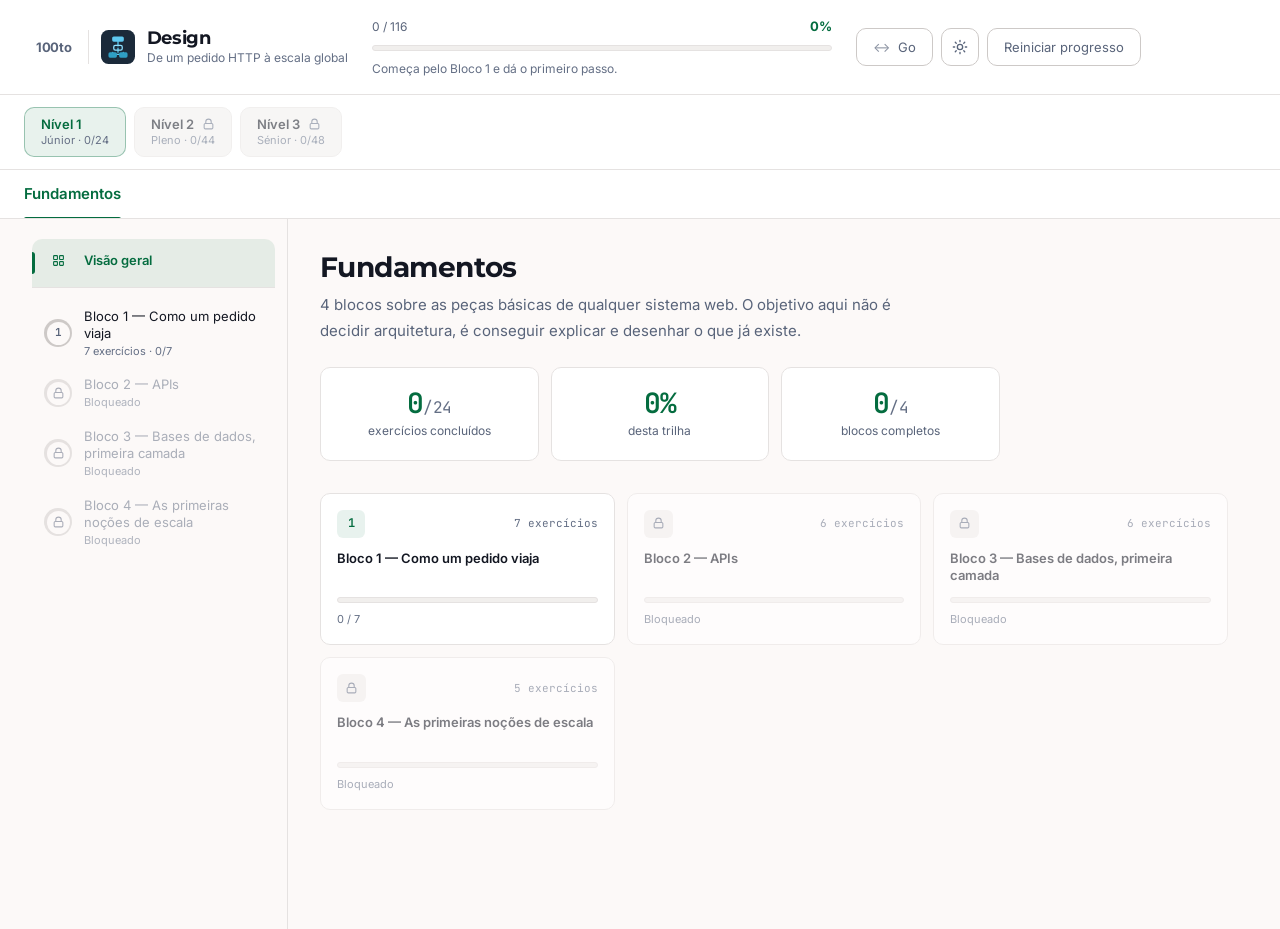
==== commit b852ae6c: "Redesign (1/8): nova paleta verde/ciano e tipografia Montserrat/Inter Primeiro passo do redesign a p" ====
--- a/design/index.html
+++ b/design/index.html
@@ -8,7 +8,7 @@
 <link rel="icon" type="image/svg+xml" href="../icon-design.svg">
 <link rel="preconnect" href="https://fonts.googleapis.com">
 <link rel="preconnect" href="https://fonts.gstatic.com" crossorigin>
-<link rel="stylesheet" href="https://fonts.googleapis.com/css2?family=Fira+Code:wght@400;500;600&family=Fira+Sans:wght@400;500;600;700&display=swap">
+<link rel="stylesheet" href="https://fonts.googleapis.com/css2?family=Inter:wght@400;500;600;700&family=Montserrat:wght@600;700;800&family=JetBrains+Mono:wght@400;500;600&display=swap">
 <link rel="stylesheet" href="../style.css">
 <script>
   (function () {
--- a/style.css
+++ b/style.css
@@ -1,6 +1,6 @@
 /* =========================================================================
    100to — sistema visual partilhado pelas duas trilhas
-   Flat design, tipografia Fira Sans + Fira Code, cor de marca do Go.
+   Inter + Montserrat (títulos) + JetBrains Mono, paleta verde/ciano.
    ========================================================================= */
 
 :root {
@@ -30,8 +30,9 @@
   --r-lg: 14px;
   --r-full: 999px;
 
-  --sans: "Fira Sans", -apple-system, BlinkMacSystemFont, "Segoe UI", Roboto, sans-serif;
-  --mono: "Fira Code", ui-monospace, SFMono-Regular, Menlo, Consolas, monospace;
+  --sans: "Inter", -apple-system, BlinkMacSystemFont, "Segoe UI", Roboto, sans-serif;
+  --heading: "Montserrat", var(--sans);
+  --mono: "JetBrains Mono", ui-monospace, SFMono-Regular, Menlo, Consolas, monospace;
 
   --dur: 180ms;
   --ease: cubic-bezier(0.4, 0, 0.2, 1);
@@ -46,55 +47,55 @@
   --text: #e6eaf2;
   --text-dim: #8b94a8;
   --text-mute: #7c8698;
-  --brand: #29b8e5;
-  --brand-soft: rgba(41, 184, 229, 0.14);
-  --brand-line: rgba(41, 184, 229, 0.42);
-  --done: #3dd68c;
-  --done-soft: rgba(61, 214, 140, 0.13);
+  --brand: #34d399;
+  --brand-soft: rgba(52, 211, 153, 0.14);
+  --brand-line: rgba(52, 211, 153, 0.42);
+  --done: var(--brand);
+  --done-soft: rgba(52, 211, 153, 0.13);
   --aviso: #e8b061;
   --aviso-soft: rgba(232, 176, 97, 0.1);
   --aviso-borda: rgba(232, 176, 97, 0.32);
   --livro: #b48cf0;
   --livro-soft: rgba(180, 140, 240, 0.12);
   --livro-borda: rgba(180, 140, 240, 0.35);
-  --ia: #2dd4bf;
-  --ia-soft: rgba(45, 212, 191, 0.12);
-  --ia-borda: rgba(45, 212, 191, 0.35);
+  --ia: #22d3ee;
+  --ia-soft: rgba(34, 211, 238, 0.12);
+  --ia-borda: rgba(34, 211, 238, 0.35);
   --danger: #f2777a;
   --shadow: 0 1px 2px rgba(0, 0, 0, 0.4), 0 8px 24px -12px rgba(0, 0, 0, 0.6);
-  --code-bg: rgba(41, 184, 229, 0.09);
-  --code-fg: #7fd4f0;
+  --code-bg: rgba(34, 211, 238, 0.09);
+  --code-fg: #22d3ee;
 }
 
 @media (prefers-color-scheme: light) {
   :root {
-    --bg: #f6f7f9;
+    --bg: #fcf9f8;
     --surface: #ffffff;
-    --surface-2: #f1f3f7;
-    --surface-hover: #eef1f6;
-    --border: #e3e7ee;
-    --border-strong: #cdd4e0;
+    --surface-2: #f1efed;
+    --surface-hover: #eae7e5;
+    --border: #e5e2e1;
+    --border-strong: #cdc9c7;
     --text: #131722;
     --text-dim: #59647a;
     --text-mute: #646f85;
-    --brand: #00758f;
-    --brand-soft: rgba(0, 117, 143, 0.09);
-    --brand-line: rgba(0, 117, 143, 0.35);
-    --done: #0d7a54;
-    --done-soft: rgba(15, 138, 95, 0.1);
+    --brand: #046c3f;
+    --brand-soft: rgba(4, 108, 63, 0.09);
+    --brand-line: rgba(4, 108, 63, 0.35);
+    --done: var(--brand);
+    --done-soft: rgba(4, 108, 63, 0.1);
     --aviso: #96601a;
     --aviso-soft: rgba(150, 96, 26, 0.08);
     --aviso-borda: rgba(150, 96, 26, 0.28);
     --livro: #6d3fc4;
     --livro-soft: rgba(109, 63, 196, 0.08);
     --livro-borda: rgba(109, 63, 196, 0.28);
-    --ia: #0f766e;
-    --ia-soft: rgba(15, 118, 110, 0.08);
-    --ia-borda: rgba(15, 118, 110, 0.28);
+    --ia: #0a6486;
+    --ia-soft: rgba(10, 100, 134, 0.08);
+    --ia-borda: rgba(10, 100, 134, 0.28);
     --danger: #c0392f;
     --shadow: 0 1px 2px rgba(20, 30, 50, 0.06), 0 8px 24px -14px rgba(20, 30, 50, 0.22);
-    --code-bg: rgba(0, 117, 143, 0.08);
-    --code-fg: #005f74;
+    --code-bg: rgba(10, 100, 134, 0.08);
+    --code-fg: #0a6486;
   }
 }
 
@@ -108,54 +109,54 @@
   --text: #e6eaf2;
   --text-dim: #8b94a8;
   --text-mute: #7c8698;
-  --brand: #29b8e5;
-  --brand-soft: rgba(41, 184, 229, 0.14);
-  --brand-line: rgba(41, 184, 229, 0.42);
-  --done: #3dd68c;
-  --done-soft: rgba(61, 214, 140, 0.13);
+  --brand: #34d399;
+  --brand-soft: rgba(52, 211, 153, 0.14);
+  --brand-line: rgba(52, 211, 153, 0.42);
+  --done: var(--brand);
+  --done-soft: rgba(52, 211, 153, 0.13);
   --aviso: #e8b061;
   --aviso-soft: rgba(232, 176, 97, 0.1);
   --aviso-borda: rgba(232, 176, 97, 0.32);
   --livro: #b48cf0;
   --livro-soft: rgba(180, 140, 240, 0.12);
   --livro-borda: rgba(180, 140, 240, 0.35);
-  --ia: #2dd4bf;
-  --ia-soft: rgba(45, 212, 191, 0.12);
-  --ia-borda: rgba(45, 212, 191, 0.35);
+  --ia: #22d3ee;
+  --ia-soft: rgba(34, 211, 238, 0.12);
+  --ia-borda: rgba(34, 211, 238, 0.35);
   --danger: #f2777a;
   --shadow: 0 1px 2px rgba(0, 0, 0, 0.4), 0 8px 24px -12px rgba(0, 0, 0, 0.6);
-  --code-bg: rgba(41, 184, 229, 0.09);
-  --code-fg: #7fd4f0;
+  --code-bg: rgba(34, 211, 238, 0.09);
+  --code-fg: #22d3ee;
 }
 
 :root[data-theme="light"] {
-  --bg: #f6f7f9;
+  --bg: #fcf9f8;
   --surface: #ffffff;
-  --surface-2: #f1f3f7;
-  --surface-hover: #eef1f6;
-  --border: #e3e7ee;
-  --border-strong: #cdd4e0;
+  --surface-2: #f1efed;
+  --surface-hover: #eae7e5;
+  --border: #e5e2e1;
+  --border-strong: #cdc9c7;
   --text: #131722;
   --text-dim: #59647a;
   --text-mute: #646f85;
-  --brand: #00758f;
-  --brand-soft: rgba(0, 117, 143, 0.09);
-  --brand-line: rgba(0, 117, 143, 0.35);
-  --done: #0d7a54;
-  --done-soft: rgba(15, 138, 95, 0.1);
+  --brand: #046c3f;
+  --brand-soft: rgba(4, 108, 63, 0.09);
+  --brand-line: rgba(4, 108, 63, 0.35);
+  --done: var(--brand);
+  --done-soft: rgba(4, 108, 63, 0.1);
   --aviso: #96601a;
   --aviso-soft: rgba(150, 96, 26, 0.08);
   --aviso-borda: rgba(150, 96, 26, 0.28);
   --livro: #6d3fc4;
   --livro-soft: rgba(109, 63, 196, 0.08);
   --livro-borda: rgba(109, 63, 196, 0.28);
-  --ia: #0f766e;
-  --ia-soft: rgba(15, 118, 110, 0.08);
-  --ia-borda: rgba(15, 118, 110, 0.28);
+  --ia: #0a6486;
+  --ia-soft: rgba(10, 100, 134, 0.08);
+  --ia-borda: rgba(10, 100, 134, 0.28);
   --danger: #c0392f;
   --shadow: 0 1px 2px rgba(20, 30, 50, 0.06), 0 8px 24px -14px rgba(20, 30, 50, 0.22);
-  --code-bg: rgba(0, 117, 143, 0.08);
-  --code-fg: #005f74;
+  --code-bg: rgba(10, 100, 134, 0.08);
+  --code-fg: #0a6486;
 }
 
 * { box-sizing: border-box; }
@@ -174,6 +175,12 @@
 }
 
 button { font-family: inherit; }
+
+h1, h2, h3, h4, h5, h6 {
+  font-family: var(--heading);
+  font-weight: 700;
+  letter-spacing: -0.01em;
+}
 
 :focus-visible {
   outline: 2px solid var(--brand);
@@ -198,8 +205,8 @@
 
 .skip-link {
   position: absolute;
-  left: var(--s4);
-  top: -100px;
+  top: var(--s4);
+  left: -9999px;
   z-index: 1000;
   background: var(--surface);
   color: var(--text);
@@ -208,10 +215,9 @@
   border: 2px solid var(--brand);
   font-weight: 600;
   text-decoration: none;
-  transition: top var(--dur) var(--ease);
 }
 .skip-link:focus {
-  top: var(--s4);
+  left: var(--s4);
 }
 
 /* ============================ Cabeçalho ============================ */
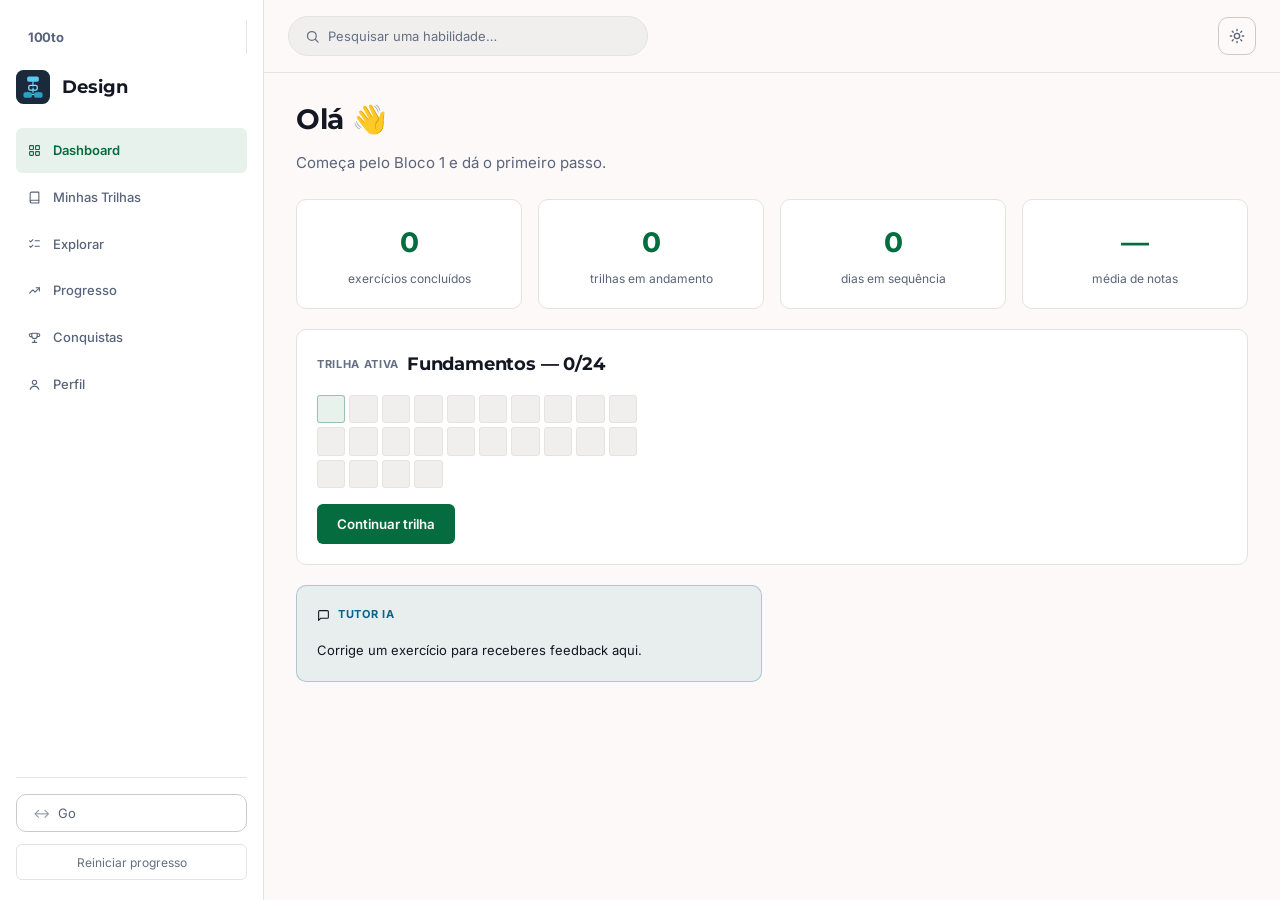
==== commit e17035d1: "Corrige quebra em produção: design/ ainda tinha a shell antiga O app.js partilhado já exige elemento" ====
--- a/design/index.html
+++ b/design/index.html
@@ -20,41 +20,39 @@
 </script>
 </head>
 <body>
-<a class="skip-link" href="#content">Saltar para o conteúdo</a>
-<header class="app-header">
-  <div class="brand">
-    <a class="brand-home" href="../" title="Voltar ao 100to">100to</a>
-    <img class="brand-logo" id="app-logo" src="../icon-design.svg" alt="Design">
-    <div>
-      <h1 id="app-nome">Design</h1>
-      <p class="tagline" id="app-tagline"></p>
+<a class="skip-link" href="#app-content">Saltar para o conteúdo</a>
+<div class="app-shell">
+  <aside class="app-nav">
+    <div class="app-nav-brand">
+      <a class="brand-home" href="../" title="Voltar ao 100to">100to</a>
+      <div class="app-nav-produto">
+        <img class="brand-logo" id="app-logo" src="../icon-design.svg" alt="Design">
+        <div>
+          <span class="app-nav-nome" id="app-nome"></span>
+          <span class="app-nav-tagline" id="app-tagline"></span>
+        </div>
+      </div>
     </div>
+    <nav class="app-nav-links" id="app-nav-links"></nav>
+    <div class="app-nav-footer">
+      <a class="link-outro" id="link-outro" href="../go/">Go</a>
+      <button id="reset-btn" class="app-nav-reset" title="Reiniciar todo o progresso">Reiniciar progresso</button>
+    </div>
+  </aside>
+
+  <div class="app-main">
+    <header class="app-topbar">
+      <div class="app-topbar-search" aria-hidden="true">
+        <svg viewBox="0 0 24 24" width="15" height="15" fill="none" stroke="currentColor" stroke-width="2" stroke-linecap="round" stroke-linejoin="round"><circle cx="11" cy="11" r="7"/><path d="m21 21-4.3-4.3"/></svg>
+        <span>Pesquisar uma habilidade…</span>
+      </div>
+      <div class="app-topbar-actions">
+        <button id="theme-toggle" class="icon-btn" title="Alternar tema"></button>
+      </div>
+    </header>
+    <main class="app-content" id="app-content" tabindex="-1"></main>
   </div>
-  <div class="overall-progress">
-    <div class="overall-progress-text">
-      <span id="overall-count">0 / 0</span>
-      <span class="overall-progress-pct" id="overall-pct">0%</span>
-    </div>
-    <div class="progress-bar">
-      <div class="progress-fill" id="overall-fill"></div>
-    </div>
-    <p class="overall-motivation" id="overall-motivation"></p>
-  </div>
-  <div class="header-actions">
-    <a class="link-outro" id="link-outro" href="../go/">Go</a>
-    <button id="theme-toggle" class="icon-btn" title="Alternar tema"></button>
-    <button id="reset-btn" class="reset-btn" title="Reiniciar todo o progresso">Reiniciar progresso</button>
-  </div>
-</header>
-
-<nav class="nivel-tabs" id="nivel-tabs"></nav>
-<div class="nivel-nota" id="nivel-nota" hidden></div>
-<nav class="trilha-tabs" id="trilha-tabs"></nav>
-
-<main class="layout">
-  <aside class="sidebar" id="sidebar"></aside>
-  <section class="content" id="content" tabindex="-1"></section>
-</main>
+</div>
 
 <script src="data.js"></script>
 <script src="../app.js"></script>
--- a/style.css
+++ b/style.css
@@ -352,6 +352,221 @@
 .icon-btn:hover { border-color: var(--brand); color: var(--brand); background: var(--brand-soft); }
 
 /* ============================ Níveis ============================ */
+
+/* ============================ Shell (sidebar + topo) ============================ */
+
+.app-shell {
+  display: flex;
+  height: 100dvh;
+  overflow: hidden;
+}
+
+.app-nav {
+  width: 264px;
+  flex-shrink: 0;
+  display: flex;
+  flex-direction: column;
+  height: 100%;
+  overflow-y: auto;
+  background: var(--surface);
+  border-right: 1px solid var(--border);
+  padding: var(--s5) var(--s4);
+  gap: var(--s6);
+}
+
+.app-nav-brand { display: flex; flex-direction: column; gap: var(--s4); }
+.app-nav-produto { display: flex; align-items: center; gap: var(--s3); }
+.app-nav-nome { display: block; font-family: var(--heading); font-size: var(--fs-lg); font-weight: 700; color: var(--text); }
+.app-nav-tagline { display: block; font-size: var(--fs-2xs); color: var(--text-dim); }
+
+.app-nav-links { display: flex; flex-direction: column; gap: 2px; flex: 1; }
+.app-nav-link {
+  display: flex;
+  align-items: center;
+  gap: var(--s3);
+  padding: var(--s3) var(--s3);
+  min-height: 44px;
+  border-radius: var(--r-sm);
+  color: var(--text-dim);
+  font-size: var(--fs-sm);
+  font-weight: 500;
+  cursor: pointer;
+  transition: background var(--dur) var(--ease), color var(--dur) var(--ease);
+}
+.app-nav-link:hover { background: var(--surface-hover); color: var(--text); }
+.app-nav-link.active { background: var(--brand-soft); color: var(--brand); font-weight: 600; }
+.app-nav-link svg { flex-shrink: 0; }
+
+.app-nav-footer {
+  display: flex;
+  flex-direction: column;
+  gap: var(--s3);
+  padding-top: var(--s4);
+  border-top: 1px solid var(--border);
+}
+.app-nav-footer .link-outro {
+  font-size: var(--fs-sm);
+  color: var(--text-dim);
+  text-decoration: none;
+}
+.app-nav-footer .link-outro:hover { color: var(--brand); }
+.app-nav-reset {
+  background: transparent;
+  border: 1px solid var(--border);
+  border-radius: var(--r-sm);
+  color: var(--text-mute);
+  font-size: var(--fs-xs);
+  padding: var(--s2) var(--s3);
+  min-height: 36px;
+  cursor: pointer;
+  transition: border-color var(--dur) var(--ease), color var(--dur) var(--ease);
+}
+.app-nav-reset:hover { border-color: var(--danger); color: var(--danger); }
+
+.app-main { flex: 1; min-width: 0; display: flex; flex-direction: column; height: 100%; }
+
+.app-topbar {
+  flex-shrink: 0;
+  display: flex;
+  align-items: center;
+  justify-content: space-between;
+  gap: var(--s4);
+  padding: var(--s4) var(--s6);
+  border-bottom: 1px solid var(--border);
+}
+.app-topbar-search {
+  display: flex;
+  align-items: center;
+  gap: var(--s2);
+  flex: 1;
+  max-width: 360px;
+  padding: var(--s2) var(--s4);
+  min-height: 40px;
+  border: 1px solid var(--border);
+  border-radius: var(--r-full);
+  color: var(--text-mute);
+  font-size: var(--fs-sm);
+  background: var(--surface-2);
+}
+.app-topbar-actions { display: flex; align-items: center; gap: var(--s2); flex-shrink: 0; }
+
+.app-content {
+  flex: 1;
+  overflow-y: auto;
+  padding: var(--s6) var(--s8) var(--s12);
+}
+
+@media (max-width: 900px) {
+  .app-shell { flex-direction: column; height: auto; overflow: visible; }
+  .app-nav {
+    width: auto;
+    height: auto;
+    flex-direction: row;
+    align-items: center;
+    overflow-x: auto;
+    overflow-y: visible;
+    border-right: none;
+    border-bottom: 1px solid var(--border);
+    padding: var(--s3) var(--s4);
+    gap: var(--s4);
+  }
+  .app-nav-brand { flex-direction: row; flex-shrink: 0; }
+  .app-nav-links { flex-direction: row; flex: none; }
+  .app-nav-link span { display: none; }
+  .app-nav-link { min-width: 44px; justify-content: center; padding: var(--s2); }
+  .app-nav-footer { flex-direction: row; align-items: center; border-top: none; padding-top: 0; flex-shrink: 0; }
+  .app-main { height: auto; }
+  .app-content { overflow-y: visible; padding: var(--s4); }
+  .app-topbar-search span { display: none; }
+}
+
+/* ---- Dashboard ---- */
+.dash-header { margin-bottom: var(--s6); }
+.dash-header h2 { margin: 0 0 var(--s2); font-size: var(--fs-2xl); }
+.dash-grid {
+  display: grid;
+  grid-template-columns: repeat(2, 1fr);
+  gap: var(--s5);
+}
+.dash-stats {
+  grid-column: 1 / -1;
+  display: grid;
+  grid-template-columns: repeat(auto-fit, minmax(140px, 1fr));
+  gap: var(--s4);
+}
+.stat-card {
+  background: var(--surface);
+  border: 1px solid var(--border);
+  border-radius: var(--r);
+  padding: var(--s5);
+  display: flex;
+  flex-direction: column;
+  gap: var(--s1);
+}
+.stat-card strong { font-family: var(--heading); font-size: var(--fs-2xl); color: var(--brand); }
+.stat-card span { font-size: var(--fs-xs); color: var(--text-dim); }
+
+.dash-card {
+  background: var(--surface);
+  border: 1px solid var(--border);
+  border-radius: var(--r);
+  padding: var(--s5);
+}
+.dash-trilha-ativa { grid-column: 1 / -1; }
+.dash-card-topo { display: flex; align-items: center; gap: var(--s2); margin-bottom: var(--s4); }
+.dash-card-eyebrow {
+  font-size: var(--fs-2xs);
+  font-weight: 700;
+  text-transform: uppercase;
+  letter-spacing: 0.06em;
+  color: var(--text-mute);
+}
+.dash-card-topo h3 { margin: 0; font-size: var(--fs-lg); }
+.dash-btn-primario {
+  margin-top: var(--s4);
+  background: var(--brand);
+  color: var(--bg);
+  border: none;
+  border-radius: var(--r-sm);
+  padding: var(--s2) var(--s5);
+  min-height: 40px;
+  font-weight: 600;
+  cursor: pointer;
+  transition: opacity var(--dur) var(--ease);
+}
+.dash-btn-primario:hover { opacity: 0.88; }
+
+.dash-insight { border-color: var(--ia-borda); background: var(--ia-soft); }
+.dash-insight .dash-card-eyebrow { color: var(--ia); }
+.dash-insight p { margin: 0; font-size: var(--fs-sm); line-height: 1.6; color: var(--text); }
+
+.dash-lista-trilhas { display: flex; flex-direction: column; gap: var(--s2); }
+.dash-linha-trilha {
+  display: flex;
+  align-items: center;
+  justify-content: space-between;
+  padding: var(--s3);
+  border-radius: var(--r-sm);
+  cursor: pointer;
+  font-size: var(--fs-sm);
+  transition: background var(--dur) var(--ease);
+}
+.dash-linha-trilha:hover { background: var(--surface-hover); }
+.dash-linha-trilha-num { color: var(--text-dim); font-variant-numeric: tabular-nums; }
+
+.passos-grid {
+  display: grid;
+  grid-template-columns: repeat(10, 1fr);
+  gap: 4px;
+  max-width: 320px;
+}
+.passo { aspect-ratio: 1; border-radius: 3px; background: var(--surface-2); border: 1px solid var(--border); }
+.passo-feito { background: var(--brand); border-color: var(--brand); }
+.passo-atual { background: var(--brand-soft); border-color: var(--brand-line); }
+
+@media (max-width: 640px) {
+  .dash-grid { grid-template-columns: 1fr; }
+}
 
 .nivel-tabs {
   display: flex;
